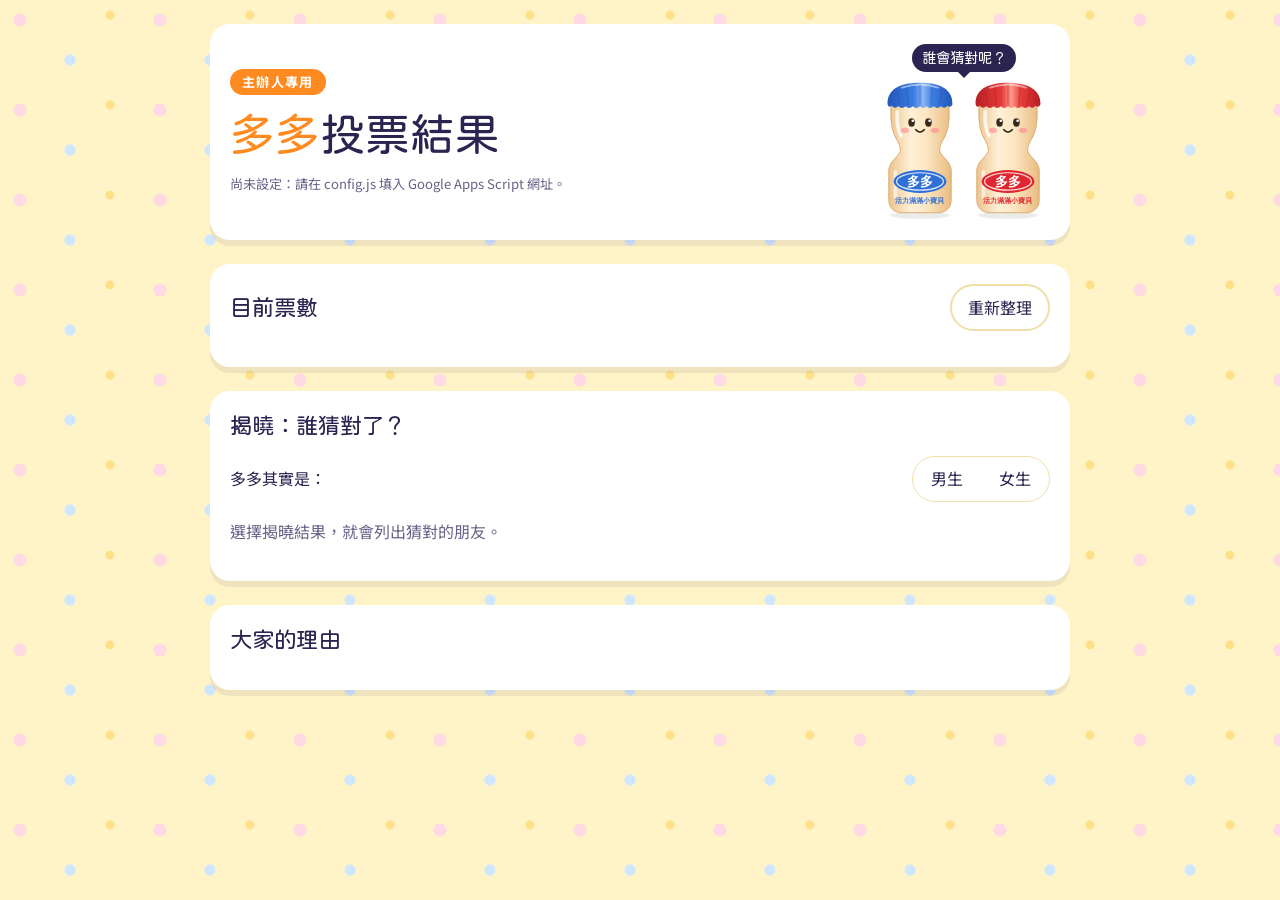
==== results.html @ de9b2bdf "feat: friends edition of 多多 gender reveal voting (no lottery) Co-Authored-By: Claude Opus 5.5 <norep" ====
<!doctype html>
<html lang="zh-Hant-TW">
<head>
<meta charset="utf-8">
<meta name="viewport" content="width=device-width, initial-scale=1, viewport-fit=cover">
<meta name="robots" content="noindex">
<title>多多投票結果</title>
<link rel="icon" href="bottle-red.svg" type="image/svg+xml">
<link rel="preconnect" href="https://fonts.googleapis.com">
<link rel="preconnect" href="https://fonts.gstatic.com" crossorigin>
<link rel="stylesheet" href="https://fonts.googleapis.com/css2?family=Huninn&family=Noto+Sans+TC:wght@400;700&display=swap">
<link rel="stylesheet" href="style.css">
<style>
  .panel { background: var(--surface); border-radius: var(--radius); padding: 20px; display: grid; gap: 16px; box-shadow: var(--shadow); }
  .row { display: flex; flex-wrap: wrap; gap: 10px; align-items: center; justify-content: space-between; }
  .seg { display: inline-flex; border: 1.5px solid var(--line); border-radius: 999px; overflow: hidden; }
  .seg button { font: inherit; border: 0; background: transparent; color: var(--ink); padding: 8px 18px; cursor: pointer; }
  .seg button[aria-pressed="true"].boy { background: var(--boy); color: var(--surface); }
  .seg button[aria-pressed="true"].girl { background: var(--girl); color: var(--surface); }
  .winners { display: flex; flex-wrap: wrap; gap: 8px; list-style: none; padding: 0; margin: 0; }
  .winners li {
    font-family: var(--font-display); font-size: 1.1rem; border-radius: 999px; padding: 4px 14px;
    background: var(--spring-soft); color: var(--spring);
  }
  .status { font-size: .82rem; color: var(--muted); }
</style>
</head>
<body>
<main class="wide">
  <header class="hero">
    <div class="hero-text">
      <p class="eyebrow">主辦人專用</p>
      <h1><span class="name">多多</span>投票結果</h1>
      <p class="status" id="status">讀取中…</p>
    </div>
    <div class="duck-wrap">
      <span class="bubble" id="bubble">誰會猜對呢？</span>
      <div class="bottles">
        <img class="duck" src="bottle-blue.svg" alt="藍色的多多小瓶子" width="80" height="135">
        <img class="duck alt" src="bottle-red.svg" alt="紅色的多多小瓶子" width="80" height="135">
      </div>
    </div>
  </header>

  <section class="panel" aria-label="目前票數">
    <div class="row"><h2>目前票數</h2><button class="ghost" id="refresh" type="button">重新整理</button></div>
    <div id="tally" class="tally"></div>
  </section>

  <section class="panel" aria-label="揭曉">
    <h2>揭曉：誰猜對了？</h2>
    <div class="row">
      <span>多多其實是：</span>
      <div class="seg" role="group" aria-label="選擇揭曉結果">
        <button type="button" class="boy" data-g="boy" aria-pressed="false">男生</button>
        <button type="button" class="girl" data-g="girl" aria-pressed="false">女生</button>
      </div>
    </div>
    <p class="muted" id="right-summary">選擇揭曉結果，就會列出猜對的朋友。</p>
    <ul class="winners" id="winners"></ul>
  </section>

  <section class="panel" aria-label="大家的理由">
    <h2>大家的理由</h2>
    <ul id="reasons" class="reasons"></ul>
  </section>
</main>

<script src="config.js"></script>
<script src="app.js"></script>
<script>
(function () {
  let votes = [];
  let answer = null;
  const statusEl = document.getElementById("status");
  const summary = document.getElementById("right-summary");
  const list = document.getElementById("winners");

  function renderWinners() {
    if (!answer) return;
    const right = votes.filter(v => v.guess === answer);
    list.replaceChildren(...right.map(v => {
      const li = document.createElement("li"); li.textContent = v.name; return li;
    }));
    summary.textContent = right.length
      ? `多多是${LABEL[answer]}！猜對的有 ${right.length} 位（共 ${votes.length} 人投票）：`
      : `多多是${LABEL[answer]}！這次沒有人猜對 😆`;
  }

  async function load() {
    if (!window.VOTE_API_URL) { statusEl.textContent = "尚未設定：請在 config.js 填入 Google Apps Script 網址。"; return; }
    try {
      votes = await fetchVotes();
      renderTally(document.getElementById("tally"), votes);
      renderReasons(document.getElementById("reasons"), votes);
      renderWinners();
      statusEl.textContent = "最後更新：" + new Date().toLocaleTimeString("zh-TW") + "（每 30 秒自動更新）";
    } catch (e) {
      statusEl.textContent = "讀取失敗：" + e.message;
    }
  }

  document.querySelectorAll(".seg button").forEach(b => b.addEventListener("click", () => {
    const changed = answer !== b.dataset.g;
    answer = b.dataset.g;
    document.querySelectorAll(".seg button").forEach(x => x.setAttribute("aria-pressed", String(x === b)));
    document.getElementById("bubble").textContent = "我是" + LABEL[answer] + "！";
    renderWinners();
    if (changed) confetti(140);
  }));

  document.getElementById("refresh").addEventListener("click", load);
  load();
  setInterval(load, 30000);
})();
</script>
</body>
</html>
---- style.css ----
/* Layout: one narrow column; sunny duck-pond palette, confetti dots on the page, boy blue vs bubblegum pink as the two big choices */
:root {
  --bg: #fff4c7;
  --dot-1: #ffd9e3;
  --dot-2: #cfe6ff;
  --dot-3: #ffe08a;
  --surface: #ffffff;
  --ink: #2b2350;
  --muted: #6a6189;
  --line: #f0dfa6;
  --boy: #2e6fd8;
  --boy-soft: #dcebff;
  --girl: #f2456f;
  --girl-soft: #ffe0e8;
  --sun: #ff8a1f;
  --spring: #12a594;
  --spring-soft: #d7f5ef;
  --danger: #c62828;
  --font-display: "Huninn", "Noto Sans TC", "PingFang TC", "Microsoft JhengHei", sans-serif;
  --font-body: "Noto Sans TC", "PingFang TC", "Microsoft JhengHei", system-ui, sans-serif;
  --radius: 20px;
  --shadow: 0 6px 0 rgba(43, 35, 80, .08);
  color-scheme: light; /* one sunny look on purpose, in light and dark mode alike */
}
* { box-sizing: border-box; }
html { -webkit-text-size-adjust: 100%; }
body {
  margin: 0;
  background-color: var(--bg);
  background-image:
    radial-gradient(circle at 20px 20px, var(--dot-1) 6px, transparent 7px),
    radial-gradient(circle at 70px 60px, var(--dot-2) 5px, transparent 6px),
    radial-gradient(circle at 110px 15px, var(--dot-3) 4px, transparent 5px);
  background-size: 140px 90px;
  color: var(--ink);
  font-family: var(--font-body);
  font-size: 16px;
  line-height: 1.7;
  padding-left: max(16px, env(safe-area-inset-left, 0px));
  padding-right: max(16px, env(safe-area-inset-right, 0px));
  padding-block: 24px 48px;
}
main { max-width: 560px; margin: 0 auto; display: grid; gap: 24px; }
main.wide { max-width: 860px; }

h1, h2, h3 { font-family: var(--font-display); font-weight: 400; line-height: 1.3; margin: 0; text-wrap: balance; }
h1 { font-size: clamp(2rem, 7vw, 2.8rem); }
h2 { font-size: 1.4rem; }
p { margin: 0; }
.muted { color: var(--muted); }
.eyebrow {
  justify-self: start; font-size: .82rem; letter-spacing: .1em; font-weight: 700;
  color: var(--surface); background: var(--sun); border-radius: 999px; padding: 2px 12px;
}

/* hero with duck */
header.hero {
  display: grid; grid-template-columns: 1fr auto; gap: 8px 12px; align-items: center;
  background: var(--surface); border-radius: var(--radius); padding: 20px; box-shadow: var(--shadow);
}
.hero-text { display: grid; gap: 10px; min-width: 0; }
.hero .lede { color: var(--muted); }
.name { color: var(--sun); }
.name .b { color: var(--boy); }
.name .g { color: var(--girl); }
.bottles { display: flex; gap: 4px; align-items: flex-end; }
.duck { width: clamp(60px, 16vw, 84px); height: auto; animation: bob 2.6s ease-in-out infinite; transform-origin: 50% 100%; }
.duck.alt { animation-delay: -1.3s; }
.duck-wrap { position: relative; display: grid; justify-items: center; }
.bubble {
  font-family: var(--font-display); font-size: .9rem; background: var(--ink); color: var(--surface);
  border-radius: 14px; padding: 2px 10px; white-space: nowrap; position: relative; margin-bottom: 6px;
}
.bubble::after {
  content: ""; position: absolute; left: 50%; bottom: -6px; transform: translateX(-50%);
  border: 6px solid transparent; border-bottom: 0; border-top-color: var(--ink);
}
@keyframes bob { 0%, 100% { transform: translateY(0) rotate(-2deg) } 50% { transform: translateY(-6px) rotate(2deg) } }

.prize {
  display: grid; grid-template-columns: auto 1fr; gap: 14px; align-items: center;
  background: var(--spring-soft); border-radius: var(--radius); padding: 14px 18px;
}
.prize svg { width: 42px; height: 42px; color: var(--spring); }
.prize strong { font-family: var(--font-display); font-weight: 400; font-size: 1.15rem; color: var(--spring); }
.prize p { font-size: .92rem; }

form { display: grid; gap: 22px; background: var(--surface); border-radius: var(--radius); padding: 22px 20px; box-shadow: var(--shadow); }
.field { display: grid; gap: 8px; }
label, legend { font-weight: 700; }
.hint { font-weight: 400; color: var(--muted); font-size: .88rem; }
input[type="text"], textarea {
  width: 100%; font: inherit; color: var(--ink); background: var(--bg);
  border: 2px solid var(--line); border-radius: 12px; padding: 12px 14px;
}
textarea { min-height: 120px; resize: vertical; }
input:focus-visible, textarea:focus-visible, button:focus-visible, .guess input:focus-visible + span {
  outline: 3px solid var(--sun); outline-offset: 2px;
}
fieldset { border: 0; padding: 0; margin: 0; display: grid; gap: 8px; }

.guesses { display: grid; grid-template-columns: 1fr 1fr; gap: 12px; }
.guess { position: relative; cursor: pointer; }
.guess input { position: absolute; opacity: 0; pointer-events: none; }
.guess span {
  display: grid; justify-items: center; gap: 2px; padding: 20px 8px 16px;
  border-radius: var(--radius); border: 3px solid transparent;
  font-family: var(--font-display); font-size: 1.45rem; transition: transform .15s, border-color .15s, box-shadow .15s;
}
.guess.boy span { background: var(--boy-soft); color: var(--boy); }
.guess.girl span { background: var(--girl-soft); color: var(--girl); }
.guess small { font-family: var(--font-body); font-size: .8rem; color: var(--muted); }
.guess .glyph { width: 44px; height: auto; margin-bottom: 4px; }
.guess:hover span { transform: translateY(-3px) rotate(-1deg); }
.guess.boy input:checked + span { border-color: var(--boy); box-shadow: 0 6px 0 var(--boy); transform: translateY(-3px); }
.guess.girl input:checked + span { border-color: var(--girl); box-shadow: 0 6px 0 var(--girl); transform: translateY(-3px); }

button.primary {
  font: inherit; font-family: var(--font-display); font-size: 1.2rem; border: 0; cursor: pointer;
  background: var(--sun); color: #fff; border-radius: 999px; padding: 14px 20px;
  box-shadow: 0 5px 0 #d06a0a; transition: transform .1s, box-shadow .1s;
}
button.primary:active { transform: translateY(3px); box-shadow: 0 2px 0 #d06a0a; }
button.primary:disabled { opacity: .55; cursor: wait; }
button.ghost {
  font: inherit; background: var(--surface); color: var(--ink); cursor: pointer;
  border: 2px solid var(--line); border-radius: 999px; padding: 8px 16px;
}
.error { color: var(--danger); font-weight: 700; }
.notice { background: var(--surface); border: 2px dashed var(--sun); border-radius: var(--radius); padding: 14px 16px; }

.thanks { display: grid; gap: 14px; background: var(--surface); border-radius: var(--radius); padding: 22px 20px; box-shadow: var(--shadow); }

/* tally bar */
.tally { display: grid; gap: 8px; }
.tally-labels { display: flex; justify-content: space-between; font-family: var(--font-display); font-size: 1.2rem; font-variant-numeric: tabular-nums; }
.tally-labels .b { color: var(--boy); }
.tally-labels .g { color: var(--girl); }
.bar { display: flex; height: 22px; border-radius: 999px; overflow: hidden; background: var(--line); }
.bar .b { background: var(--boy); transition: width .6s; }
.bar .g { background: var(--girl); transition: width .6s; }

.reasons { list-style: none; padding: 0; margin: 0; display: grid; gap: 10px; }
.reasons li {
  border-radius: 16px; padding: 12px 14px; min-width: 0; overflow-wrap: anywhere; background: var(--bg);
}
.reasons li.boy { background: var(--boy-soft); }
.reasons li.girl { background: var(--girl-soft); }
.reasons .who { font-weight: 700; }
.reasons .tag { font-size: .8rem; font-weight: 700; margin-left: 6px; border-radius: 999px; padding: 1px 8px; color: #fff; }
.reasons li.boy .tag { background: var(--boy); }
.reasons li.girl .tag { background: var(--girl); }
.reasons .reason { white-space: pre-wrap; }
.reasons .when { font-size: .78rem; color: var(--muted); }

footer { text-align: center; font-size: .85rem; color: var(--muted); }

/* confetti */
.confetti { position: fixed; inset: 0; pointer-events: none; overflow: hidden; z-index: 20; }
.confetti i {
  position: absolute; top: -12px; width: 9px; height: 14px; border-radius: 2px;
  animation: fall linear forwards;
}
@keyframes fall { to { transform: translateY(110vh) rotate(720deg); } }

@media (max-width: 420px) {
  header.hero { grid-template-columns: 1fr; }
  .duck-wrap { grid-row: 1; }
}
@media (prefers-reduced-motion: reduce) {
  * { transition: none !important; animation: none !important; }
}
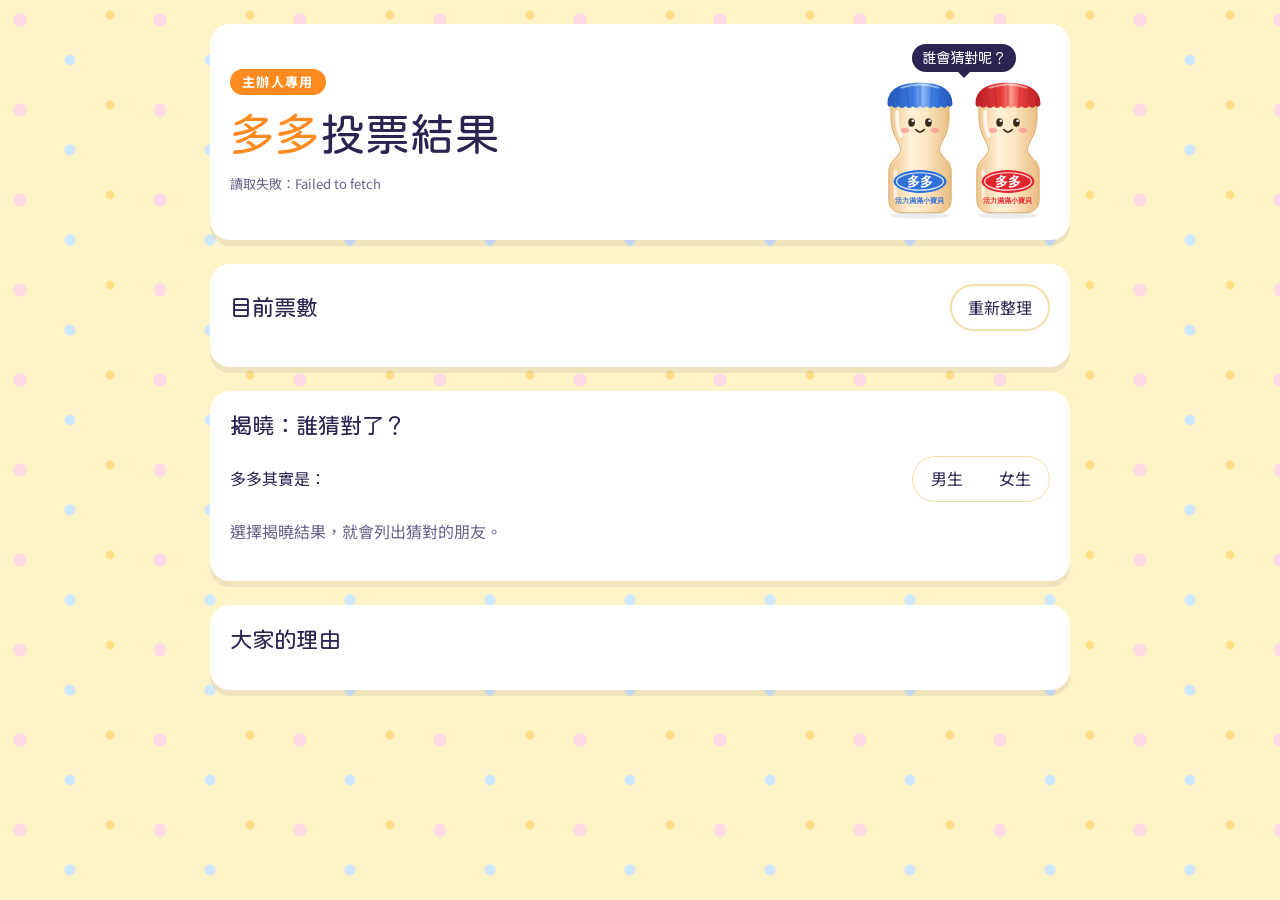
==== commit cceaf32e: "feat: social share preview image and Open Graph/Twitter metadata Co-Authored-By: Claude Opus 5.5 <no" ====
--- a/results.html
+++ b/results.html
@@ -5,7 +5,29 @@
 <meta name="viewport" content="width=device-width, initial-scale=1, viewport-fit=cover">
 <meta name="robots" content="noindex">
 <title>多多投票結果</title>
+<meta name="description" content="投下你的一票，說說你為什麼這樣猜！">
+<meta name="theme-color" content="#ff8a1f">
+<!-- 分享預覽：Facebook、LINE、Instagram、Messenger、WhatsApp -->
+<meta property="og:type" content="website">
+<meta property="og:site_name" content="多多性別大猜謎">
+<meta property="og:locale" content="zh_TW">
+<meta property="og:url" content="https://heronyang.github.io/gender-reveal-friends/">
+<meta property="og:title" content="多多是男生，還是女生？快來猜猜看！">
+<meta property="og:description" content="投下你的一票，說說你為什麼這樣猜！">
+<meta property="og:image" content="https://heronyang.github.io/gender-reveal-friends/og-image.png">
+<meta property="og:image:secure_url" content="https://heronyang.github.io/gender-reveal-friends/og-image.png">
+<meta property="og:image:type" content="image/png">
+<meta property="og:image:width" content="1200">
+<meta property="og:image:height" content="630">
+<meta property="og:image:alt" content="多多是男生，還是女生？藍色和紅色的多多小瓶子">
+<!-- X / Twitter、Threads -->
+<meta name="twitter:card" content="summary_large_image">
+<meta name="twitter:title" content="多多是男生，還是女生？快來猜猜看！">
+<meta name="twitter:description" content="投下你的一票，說說你為什麼這樣猜！">
+<meta name="twitter:image" content="https://heronyang.github.io/gender-reveal-friends/og-image.png">
 <link rel="icon" href="bottle-red.svg" type="image/svg+xml">
+<link rel="icon" href="apple-touch-icon.png" type="image/png" sizes="180x180">
+<link rel="apple-touch-icon" href="apple-touch-icon.png">
 <link rel="preconnect" href="https://fonts.googleapis.com">
 <link rel="preconnect" href="https://fonts.gstatic.com" crossorigin>
 <link rel="stylesheet" href="https://fonts.googleapis.com/css2?family=Huninn&family=Noto+Sans+TC:wght@400;700&display=swap">
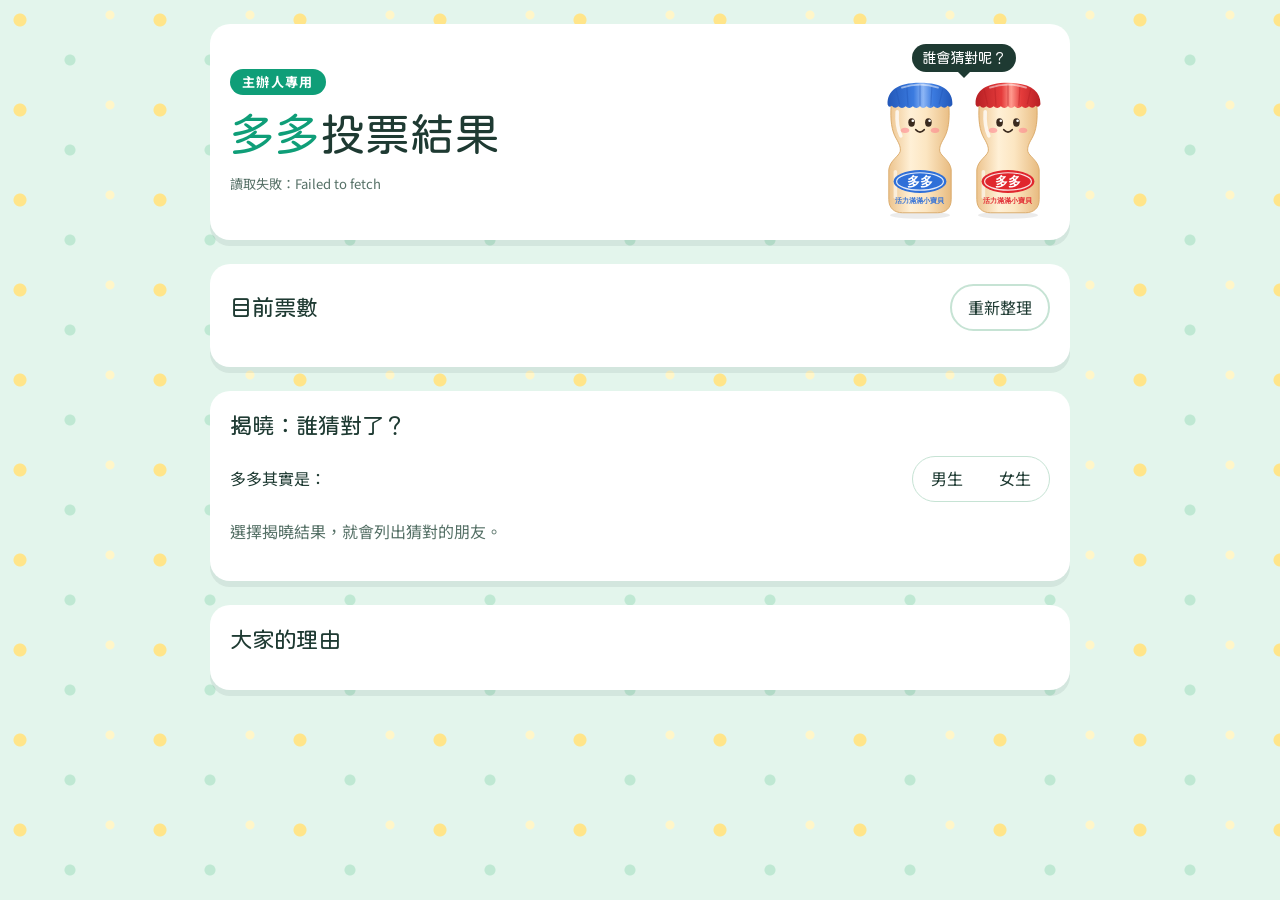
==== commit 8edb5c51: "feat: mint gender-neutral theme for friends edition; fix hidden sections showing Co-Authored-By: Cla" ====
--- a/results.html
+++ b/results.html
@@ -6,7 +6,7 @@
 <meta name="robots" content="noindex">
 <title>多多投票結果</title>
 <meta name="description" content="投下你的一票，說說你為什麼這樣猜！">
-<meta name="theme-color" content="#ff8a1f">
+<meta name="theme-color" content="#0f9e78">
 <!-- 分享預覽：Facebook、LINE、Instagram、Messenger、WhatsApp -->
 <meta property="og:type" content="website">
 <meta property="og:site_name" content="多多性別大猜謎">
@@ -14,8 +14,8 @@
 <meta property="og:url" content="https://heronyang.github.io/gender-reveal-friends/">
 <meta property="og:title" content="多多是男生，還是女生？快來猜猜看！">
 <meta property="og:description" content="投下你的一票，說說你為什麼這樣猜！">
-<meta property="og:image" content="https://heronyang.github.io/gender-reveal-friends/og-image.png">
-<meta property="og:image:secure_url" content="https://heronyang.github.io/gender-reveal-friends/og-image.png">
+<meta property="og:image" content="https://heronyang.github.io/gender-reveal-friends/og-image.png?v=2">
+<meta property="og:image:secure_url" content="https://heronyang.github.io/gender-reveal-friends/og-image.png?v=2">
 <meta property="og:image:type" content="image/png">
 <meta property="og:image:width" content="1200">
 <meta property="og:image:height" content="630">
@@ -24,7 +24,7 @@
 <meta name="twitter:card" content="summary_large_image">
 <meta name="twitter:title" content="多多是男生，還是女生？快來猜猜看！">
 <meta name="twitter:description" content="投下你的一票，說說你為什麼這樣猜！">
-<meta name="twitter:image" content="https://heronyang.github.io/gender-reveal-friends/og-image.png">
+<meta name="twitter:image" content="https://heronyang.github.io/gender-reveal-friends/og-image.png?v=2">
 <link rel="icon" href="bottle-red.svg" type="image/svg+xml">
 <link rel="icon" href="apple-touch-icon.png" type="image/png" sizes="180x180">
 <link rel="apple-touch-icon" href="apple-touch-icon.png">
--- a/style.css
+++ b/style.css
@@ -1,28 +1,30 @@
-/* Layout: one narrow column; sunny duck-pond palette, confetti dots on the page, boy blue vs bubblegum pink as the two big choices */
+/* Layout: one narrow column; mint-garden palette (gender-neutral greens + lemon), confetti dots on the page, boy blue vs bubblegum pink as the two big choices */
 :root {
-  --bg: #fff4c7;
-  --dot-1: #ffd9e3;
-  --dot-2: #cfe6ff;
-  --dot-3: #ffe08a;
+  --bg: #e3f5ec;
+  --dot-1: #ffe58a;
+  --dot-2: #bfe8d3;
+  --dot-3: #fff6c9;
   --surface: #ffffff;
-  --ink: #2b2350;
-  --muted: #6a6189;
-  --line: #f0dfa6;
+  --ink: #1e3a32;
+  --muted: #557066;
+  --line: #c6e3d4;
   --boy: #2e6fd8;
   --boy-soft: #dcebff;
   --girl: #f2456f;
   --girl-soft: #ffe0e8;
-  --sun: #ff8a1f;
-  --spring: #12a594;
-  --spring-soft: #d7f5ef;
+  --sun: #0f9e78;
+  --sun-deep: #0a7457;
+  --spring: #9a6a00;
+  --spring-soft: #fff0b8;
   --danger: #c62828;
   --font-display: "Huninn", "Noto Sans TC", "PingFang TC", "Microsoft JhengHei", sans-serif;
   --font-body: "Noto Sans TC", "PingFang TC", "Microsoft JhengHei", system-ui, sans-serif;
   --radius: 20px;
-  --shadow: 0 6px 0 rgba(43, 35, 80, .08);
-  color-scheme: light; /* one sunny look on purpose, in light and dark mode alike */
+  --shadow: 0 6px 0 rgba(30, 58, 50, .08);
+  color-scheme: light; /* one mint look on purpose, in light and dark mode alike */
 }
 * { box-sizing: border-box; }
+[hidden] { display: none !important; }
 html { -webkit-text-size-adjust: 100%; }
 body {
   margin: 0;
@@ -118,9 +120,9 @@
 button.primary {
   font: inherit; font-family: var(--font-display); font-size: 1.2rem; border: 0; cursor: pointer;
   background: var(--sun); color: #fff; border-radius: 999px; padding: 14px 20px;
-  box-shadow: 0 5px 0 #d06a0a; transition: transform .1s, box-shadow .1s;
+  box-shadow: 0 5px 0 var(--sun-deep); transition: transform .1s, box-shadow .1s;
 }
-button.primary:active { transform: translateY(3px); box-shadow: 0 2px 0 #d06a0a; }
+button.primary:active { transform: translateY(3px); box-shadow: 0 2px 0 var(--sun-deep); }
 button.primary:disabled { opacity: .55; cursor: wait; }
 button.ghost {
   font: inherit; background: var(--surface); color: var(--ink); cursor: pointer;
